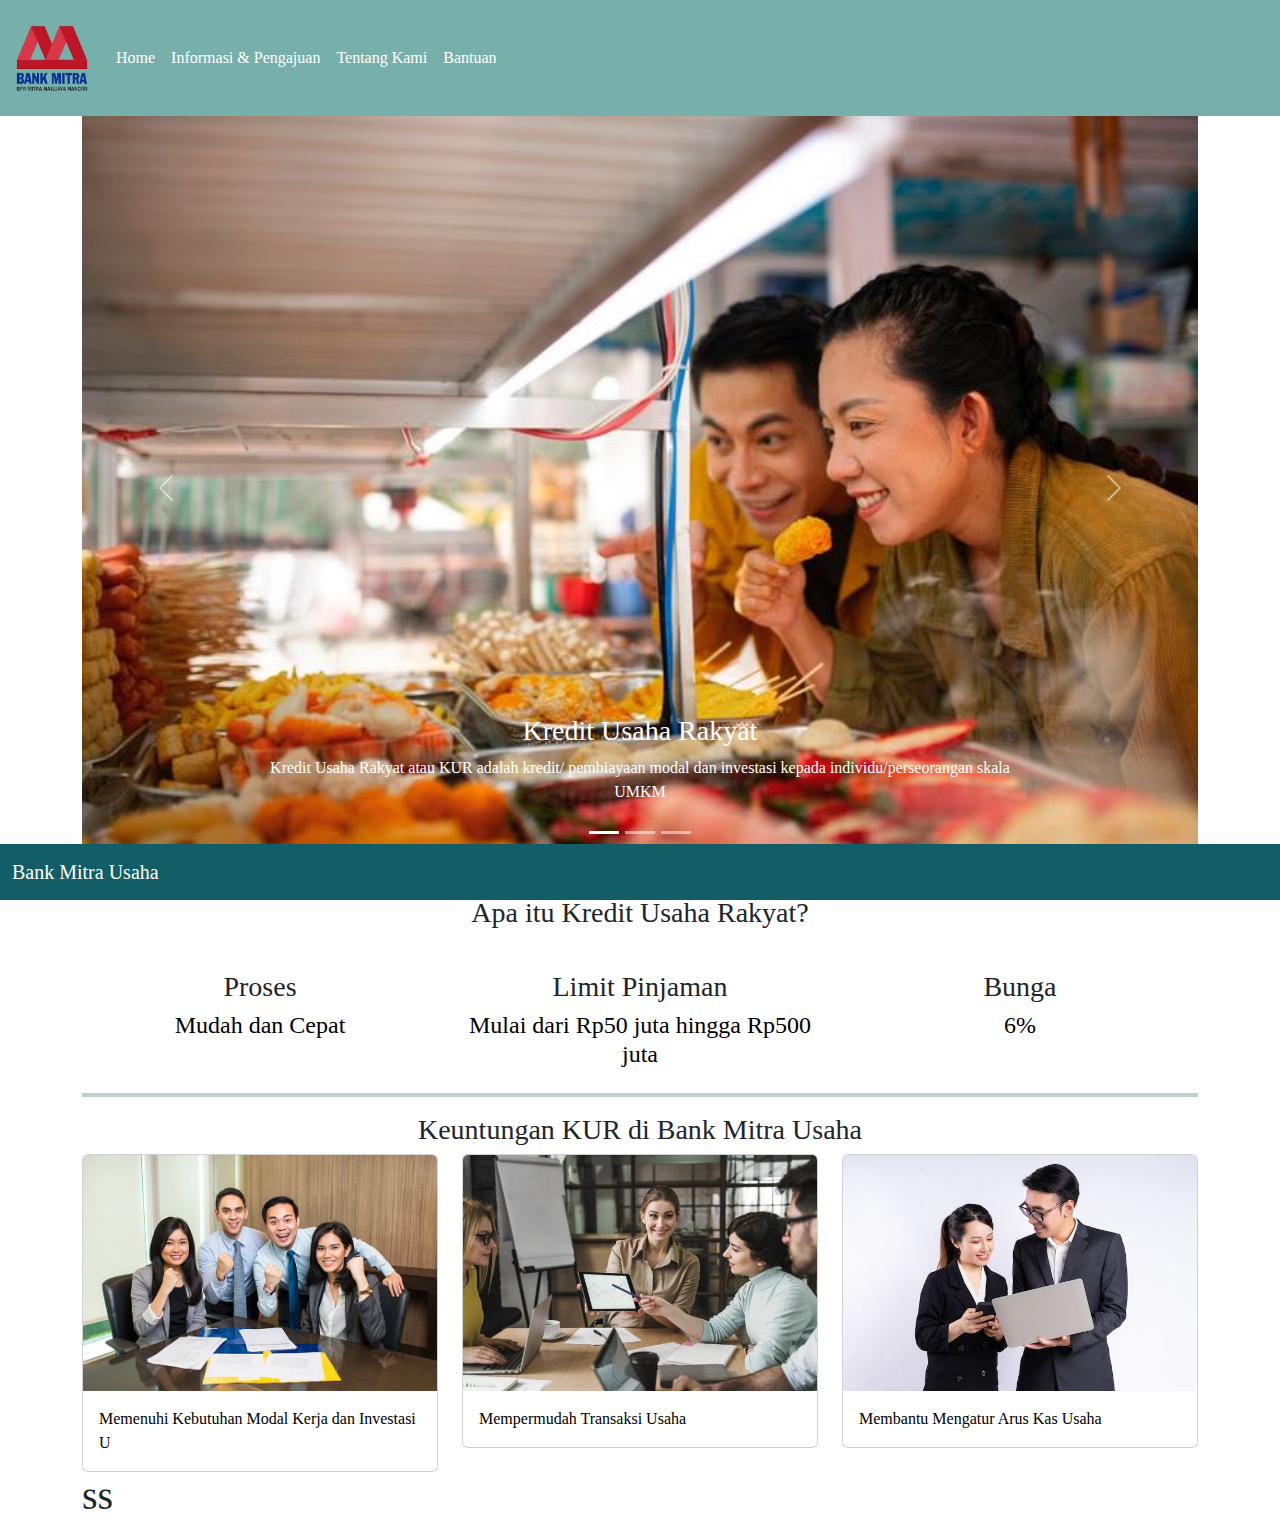
==== index.html @ 77405560 "Update index.html" ====
<!DOCTYPE html>
<html lang="en">
<head>
    <meta charset="UTF-8">
    <meta name="viewport" content="width=device-width, initial-scale=1.0">
    <title>Bank Mitra Usaha</title>
    <link href="https://cdn.jsdelivr.net/npm/bootstrap@5.3.3/dist/css/bootstrap.min.css" rel="stylesheet" 
    integrity="sha384-QWTKZyjpPEjISv5WaRU9OFeRpok6YctnYmDr5pNlyT2bRjXh0JMhjY6hW+ALEwIH" crossorigin="anonymous">
    <link rel="stylesheet" href="css/style.css">
</head>
<body>
    <!--navbar-->
    <nav class="navbar" style="background-color: #77B0AA;">
        <nav class="navbar navbar-expand-lg">
        <div class="container-fluid">
            <a class="navbar-brand" href="#">
                <img src="Images/logo.png" alt="Bootstrap" width="80" height="74">
              </a>
          <button class="navbar-toggler" type="button" data-bs-toggle="collapse" data-bs-target="#navbarNav" aria-controls="navbarNav" aria-expanded="false" aria-label="Toggle navigation">
            <span class="navbar-toggler-icon"></span>
          </button>
          <div class="collapse navbar-collapse" id="navbarNav">
            <ul class="navbar-nav">
              <li class="nav-item">
                <a class="nav-link active" aria-current="page" href="index.html" style="font-family: 'Gill Sans MT'; color: white;">Home</a>
              </li>
              <li class="nav-item">
                <a class="nav-link" href="informasi.html" style="font-family: 'Lucida Sans'; color: white;">Informasi & Pengajuan</a>
              </li>
              <li class="nav-item">
                <a class="nav-link" href="tentang.html" style="font-family: 'Lucida Sans'; color: white;">Tentang Kami</a>
              </li>
              <li class="nav-item">
                <a class="nav-link" href="bantuan.html" style="font-family: 'Lucida Sans'; color: white;">Bantuan</a>
              </li>
            </ul>
          </div>
        </div>
      </nav>
      </nav>
    <div class="container">
      <div id="carouselExampleCaptions" class="carousel slide">
        <div class="carousel-indicators">
          <button type="button" data-bs-target="#carouselExampleCaptions" data-bs-slide-to="0" class="active" aria-current="true" aria-label="Slide 1"></button>
          <button type="button" data-bs-target="#carouselExampleCaptions" data-bs-slide-to="1" aria-label="Slide 2"></button>
          <button type="button" data-bs-target="#carouselExampleCaptions" data-bs-slide-to="2" aria-label="Slide 3"></button>
        </div>
        <div class="carousel-inner">
          <div class="carousel-item active">
            <img src="Images/tempatmakan.jpg" class="d-block w-100" alt="...">
            <div class="carousel-caption d-none d-md-block">
              <h3 id="h5">Kredit Usaha Rakyat</h3>
              <p id="p" >Kredit Usaha Rakyat atau KUR adalah kredit/ pembiayaan modal dan investasi kepada individu/perseorangan skala UMKM</p>
            </div>
          </div>
          <div class="carousel-item">
            <img src="Images/pasar2.jpg" class="d-block w-100" alt="...">
            <div class="carousel-caption d-none d-md-block">
              <h5 id="h5">Membantu Usaha Mikro Indonesia</h5>
              <p id="p">Pertumbuhan ekonomi, meningkatkan kapasitas daya saing usaha Mikro</p>
            </div>
          </div>
          <div class="carousel-item">
            <img src="Images/berjualan.jpg" class="d-block w-100" alt="...">
            <div class="carousel-caption d-none d-md-block">
              <h5 id="h5">Peluang Modal Bisnis</h5>
              <p id="p">Memberikan akses pembiayaan</p>
            </div>
          </div>
        </div>
        <button class="carousel-control-prev" type="button" data-bs-target="#carouselExampleCaptions" data-bs-slide="prev">
          <span class="carousel-control-prev-icon" aria-hidden="true"></span>
          <span class="visually-hidden">Previous</span>
        </button>
        <button class="carousel-control-next" type="button" data-bs-target="#carouselExampleCaptions" data-bs-slide="next">
          <span class="carousel-control-next-icon" aria-hidden="true"></span>
          <span class="visually-hidden">Next</span>
        </button>
      </div>
      <hr style="border: 2px  solid #003C43;">
      <h3 style="text-align: center;">Apa itu Kredit Usaha Rakyat?</h3>
      <h6></h6>
      <div class="row">
        <div class="col-lg-4 col-sm-12">
            <img src="images/back-in-time (3).png" alt="" class="w-75 p-3"> <h3 style="text-align: center;">Proses</h3>
            <h4 id="h4" style="text-align: center;">Mudah dan Cepat</h4>
        </div>
        <div class="col-lg-4 col-sm-12">
            <img src="images/credit-card (2).png" alt="" class="w-75 p-3"> <h3 style="text-align: center;">Limit Pinjaman</h3>
            <h4 id="h4" style="text-align: center;">Mulai dari Rp50 juta hingga Rp500 juta</h4>
        </div>
        <div class="col-lg-4 col-sm-12">
            <img src="images/profit.png" alt="" class="w-75 p-3"> <h3 style="text-align: center;">Bunga</h3>
            <h4 id="h4" style="text-align: center;">6%</h4>
        </div>
    </div>
    <hr style="border: 2px  solid #003C43;">
    <h3 style="text-align: center;">Keuntungan KUR di Bank Mitra Usaha</h3>
    <div class="row">
      <div class="col-lg-4 col-md-6 col-sm-12">
          <div class="card">
              <img src="Images/karyawanBank.jpg" class="card-img-top" alt="...">
              <div class="card-body">
                  <p class="card-text">Memenuhi Kebutuhan Modal Kerja dan Investasi U</p>
              </div>
          </div>
      </div>
  
      <div class="col-lg-4 col-md-6 col-sm-12">
          <div class="card">
              <img src="Images/berdiskusi.jpg" class="card-img-top" alt="...">
              <div class="card-body">
                  <p class="card-text">Mempermudah Transaksi Usaha</p>
              </div>
          </div>
      </div>
  
      <div class="col-lg-4 col-md-6 col-sm-12">
          <div class="card">
              <img src="Images/2orang.jpg" class="card-img-top" alt="...">
              <div class="card-body">
                  <p class="card-text">Membantu Mengatur Arus Kas Usaha</p>
              </div>
          </div>
      </div>
      <h1>ss</h1>
    </div>
    

<nav class="navbar fixed-bottom navbar-custom">
  <div class="container-fluid">
     <a class="navbar-brand" href="#" style="font-family: 'Gill Sans MT'; color: white;">Bank Mitra Usaha</a>
  </div>
</nav>   
  
     
    <script src="https://cdn.jsdelivr.net/npm/bootstrap@5.3.3/dist/js/bootstrap.bundle.min.js" integrity="sha384-YvpcrYf0tY3lHB60NNkmXc5s9fDVZLESaAA55NDzOxhy9GkcIdslK1eN7N6jIeHz" crossorigin="anonymous"></script>
</body>
</html>
---- css/style.css ----
body{
    background-color: white;
    font-family: 'Franklin Gothic Medium';
}
#h3, h4{
    color: black;
    font-family: 'Trebuchet MS';
}
#h5{
    color: white;
    font-family: Tahoma;
}
p{
    color: black;
    font-family: Tahoma;
}
#p{
    color: white;
    font-family: Tahoma;
    text-align: center;
}
h6{
    color: black;
    font-family: 'Trebuchet MS';
}

.navbar-custom{
    background-color: #135D66 ;
}
/*form*/
input[type="text"], input[type="date"], textarea, select {
    width: 100%;
    border-radius: 10px; /*sudut border*/
    padding: 5px; /* sisi dalam border*/
    border: 2px solid #133E87; /* solid, dashed, dotted*/
    /*margin: 20 px; sisi luar border*/
}

button{
    border-radius: 10px;
    border: 1px solid white;
    background-color: #133E87;
    color: white;
    padding: 5px;
    width: 100%;
    
}
li{
    font-family: 'Trebuchet MS';
}

.rounded{
    border-radius: 20px;
}
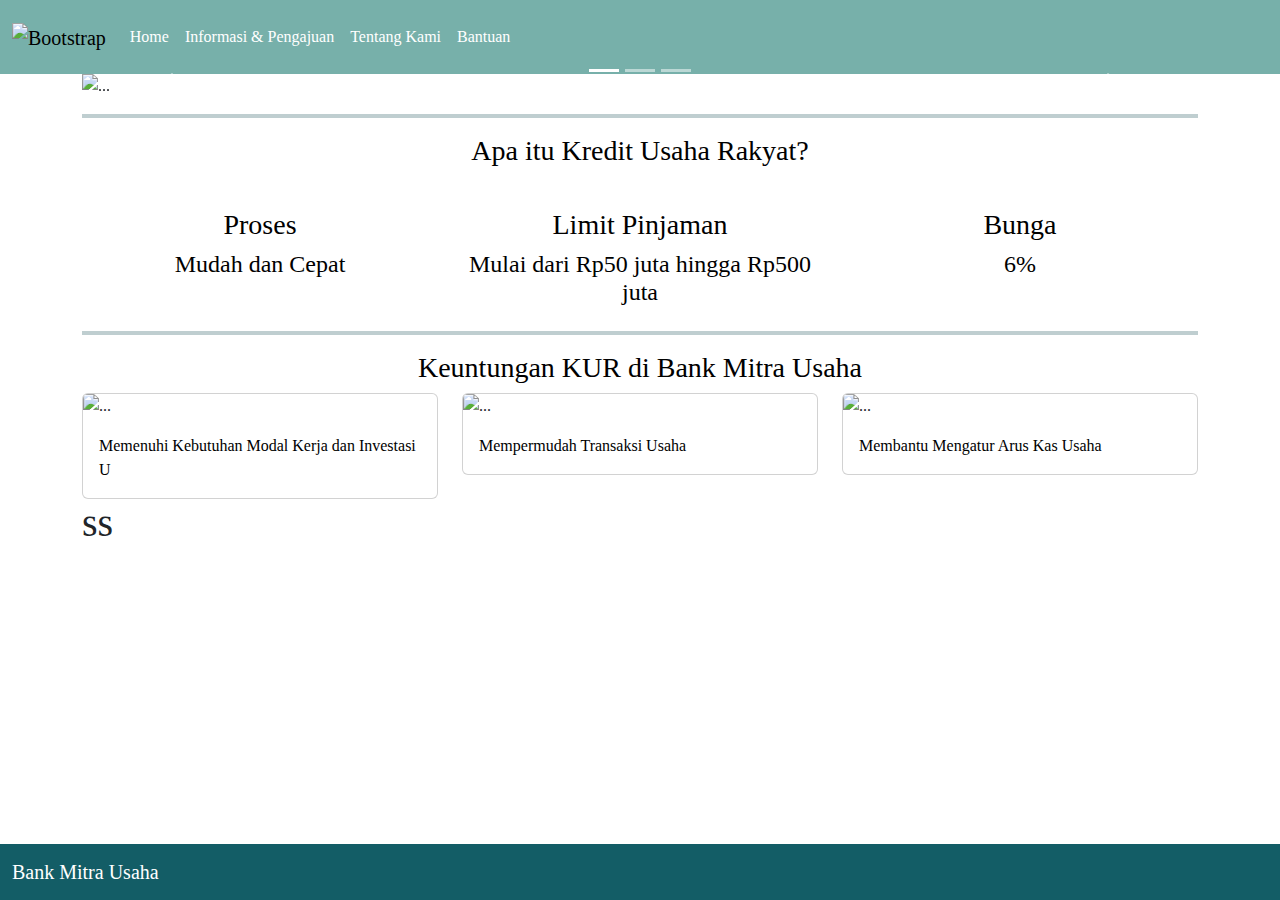
==== commit c4018ecd: "Mengubah Nama File" ====
--- a/index.html
+++ b/index.html
@@ -14,7 +14,7 @@
         <nav class="navbar navbar-expand-lg">
         <div class="container-fluid">
             <a class="navbar-brand" href="#">
-                <img src="Images/logo.png" alt="Bootstrap" width="80" height="74">
+                <img src="images/logo.png" alt="Bootstrap" width="80" height="74">
               </a>
           <button class="navbar-toggler" type="button" data-bs-toggle="collapse" data-bs-target="#navbarNav" aria-controls="navbarNav" aria-expanded="false" aria-label="Toggle navigation">
             <span class="navbar-toggler-icon"></span>
@@ -47,21 +47,21 @@
         </div>
         <div class="carousel-inner">
           <div class="carousel-item active">
-            <img src="Images/tempatmakan.jpg" class="d-block w-100" alt="...">
+            <img src="images/tempatmakan.jpg" class="d-block w-100" alt="...">
             <div class="carousel-caption d-none d-md-block">
               <h3 id="h5">Kredit Usaha Rakyat</h3>
               <p id="p" >Kredit Usaha Rakyat atau KUR adalah kredit/ pembiayaan modal dan investasi kepada individu/perseorangan skala UMKM</p>
             </div>
           </div>
           <div class="carousel-item">
-            <img src="Images/pasar2.jpg" class="d-block w-100" alt="...">
+            <img src="images/pasar2.jpg" class="d-block w-100" alt="...">
             <div class="carousel-caption d-none d-md-block">
               <h5 id="h5">Membantu Usaha Mikro Indonesia</h5>
               <p id="p">Pertumbuhan ekonomi, meningkatkan kapasitas daya saing usaha Mikro</p>
             </div>
           </div>
           <div class="carousel-item">
-            <img src="Images/berjualan.jpg" class="d-block w-100" alt="...">
+            <img src="images/berjualan.jpg" class="d-block w-100" alt="...">
             <div class="carousel-caption d-none d-md-block">
               <h5 id="h5">Peluang Modal Bisnis</h5>
               <p id="p">Memberikan akses pembiayaan</p>
@@ -99,7 +99,7 @@
     <div class="row">
       <div class="col-lg-4 col-md-6 col-sm-12">
           <div class="card">
-              <img src="Images/karyawanBank.jpg" class="card-img-top" alt="...">
+              <img src="images/karyawanBank.jpg" class="card-img-top" alt="...">
               <div class="card-body">
                   <p class="card-text">Memenuhi Kebutuhan Modal Kerja dan Investasi U</p>
               </div>
@@ -108,7 +108,7 @@
   
       <div class="col-lg-4 col-md-6 col-sm-12">
           <div class="card">
-              <img src="Images/berdiskusi.jpg" class="card-img-top" alt="...">
+              <img src="images/berdiskusi.jpg" class="card-img-top" alt="...">
               <div class="card-body">
                   <p class="card-text">Mempermudah Transaksi Usaha</p>
               </div>
@@ -117,7 +117,7 @@
   
       <div class="col-lg-4 col-md-6 col-sm-12">
           <div class="card">
-              <img src="Images/2orang.jpg" class="card-img-top" alt="...">
+              <img src="images/2orang.jpg" class="card-img-top" alt="...">
               <div class="card-body">
                   <p class="card-text">Membantu Mengatur Arus Kas Usaha</p>
               </div>
--- a/css/style.css
+++ b/css/style.css
@@ -23,12 +23,20 @@
     color: black;
     font-family: 'Trebuchet MS';
 }
+h3{
+    color: black;
+    font-family: 'Franklin Gothic Medium';
+}
+h5{
+    color: black;
+    font-family: 'Trebuchet MS';
+}
 
 .navbar-custom{
     background-color: #135D66 ;
 }
 /*form*/
-input[type="text"], input[type="date"], textarea, select {
+input[type="text"], input[type="date"],input[type="email"], textarea, select {
     width: 100%;
     border-radius: 10px; /*sudut border*/
     padding: 5px; /* sisi dalam border*/
@@ -51,4 +59,14 @@
 
 .rounded{
     border-radius: 20px;
+}
+
+a{
+    text-decoration: none;
+    color: white;
+}
+
+a:hover{
+    color: #77B0AA;
+    text-decoration: underline;
 }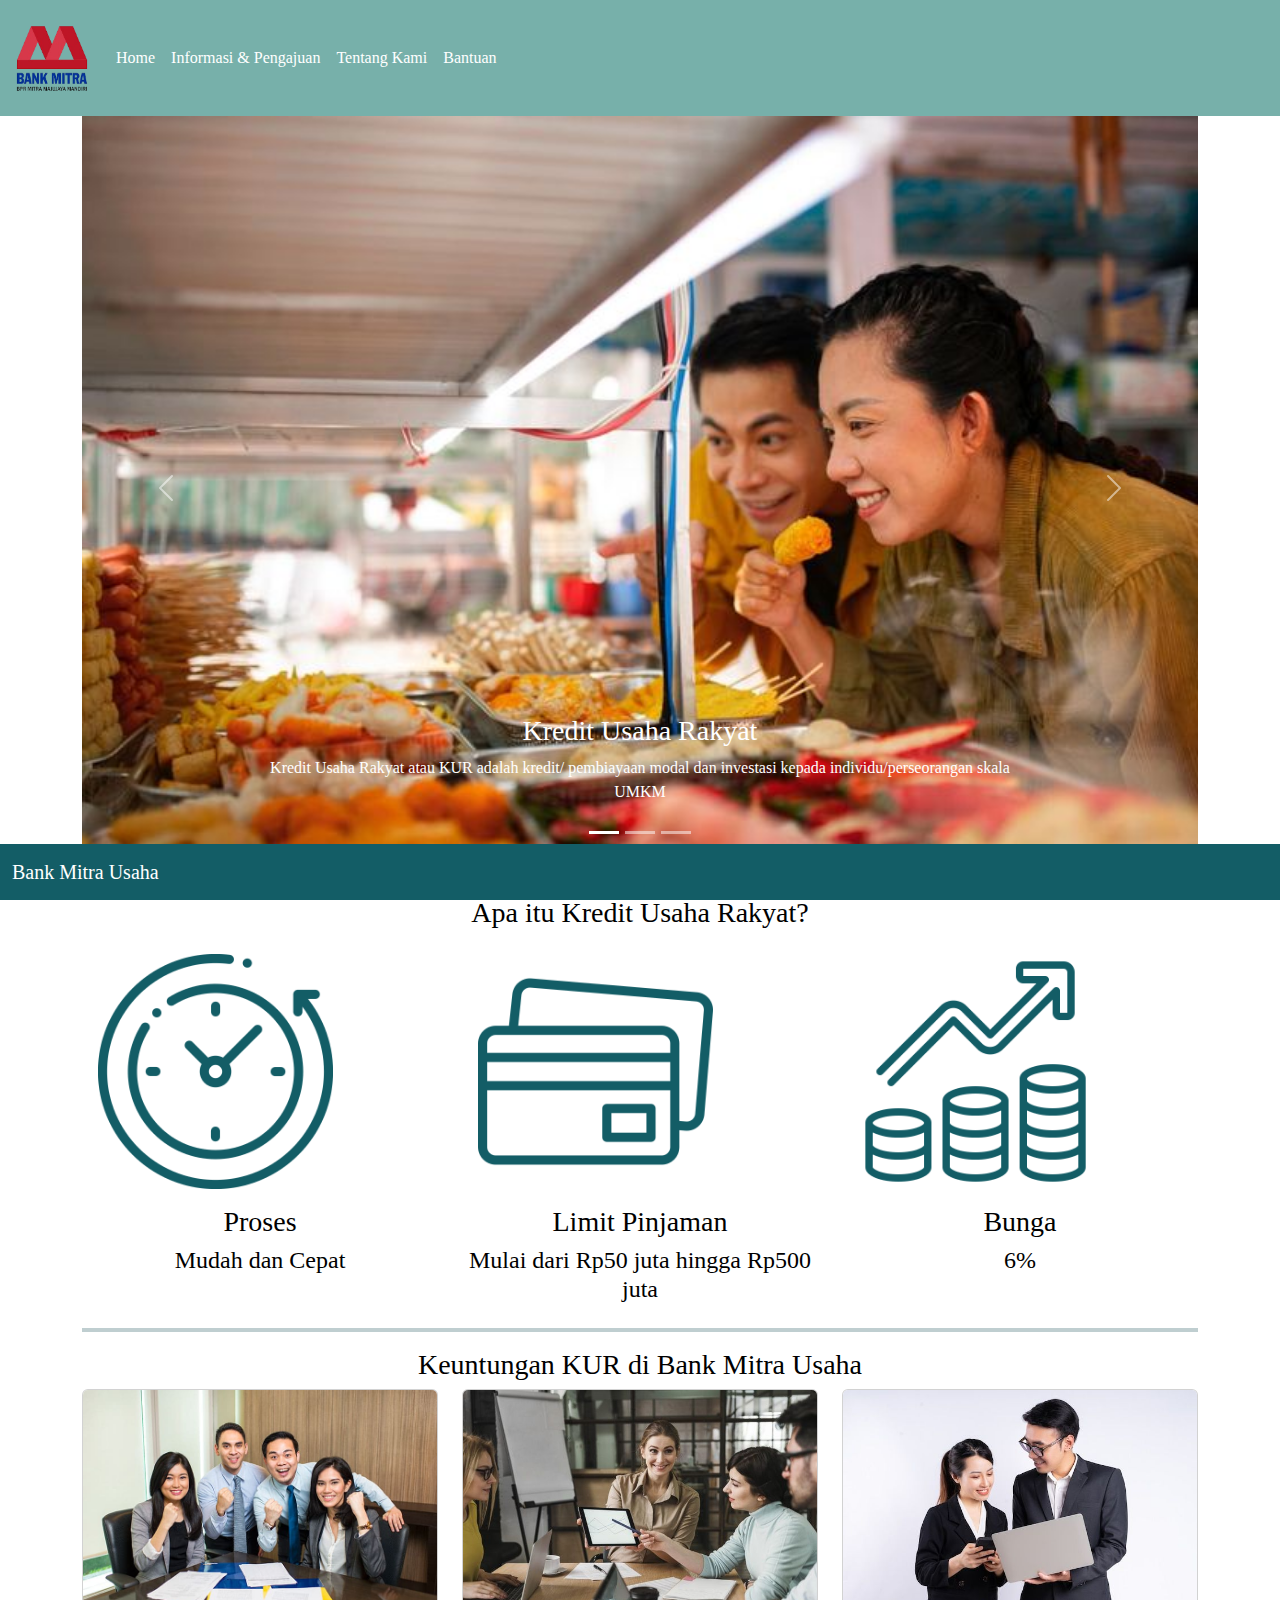
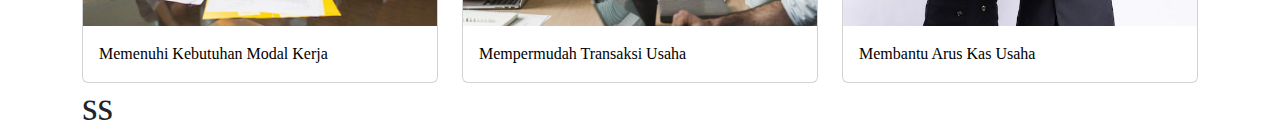
==== commit d18e251c: "Update index.html" ====
--- a/index.html
+++ b/index.html
@@ -101,7 +101,7 @@
           <div class="card">
               <img src="images/karyawanBank.jpg" class="card-img-top" alt="...">
               <div class="card-body">
-                  <p class="card-text">Memenuhi Kebutuhan Modal Kerja dan Investasi U</p>
+                  <p class="card-text">Memenuhi Kebutuhan Modal Kerja</p>
               </div>
           </div>
       </div>
@@ -119,13 +119,14 @@
           <div class="card">
               <img src="images/2orang.jpg" class="card-img-top" alt="...">
               <div class="card-body">
-                  <p class="card-text">Membantu Mengatur Arus Kas Usaha</p>
+                  <p class="card-text">Membantu Arus Kas Usaha</p>
               </div>
           </div>
       </div>
       <h1>ss</h1>
     </div>
     
+
 
 <nav class="navbar fixed-bottom navbar-custom">
   <div class="container-fluid">
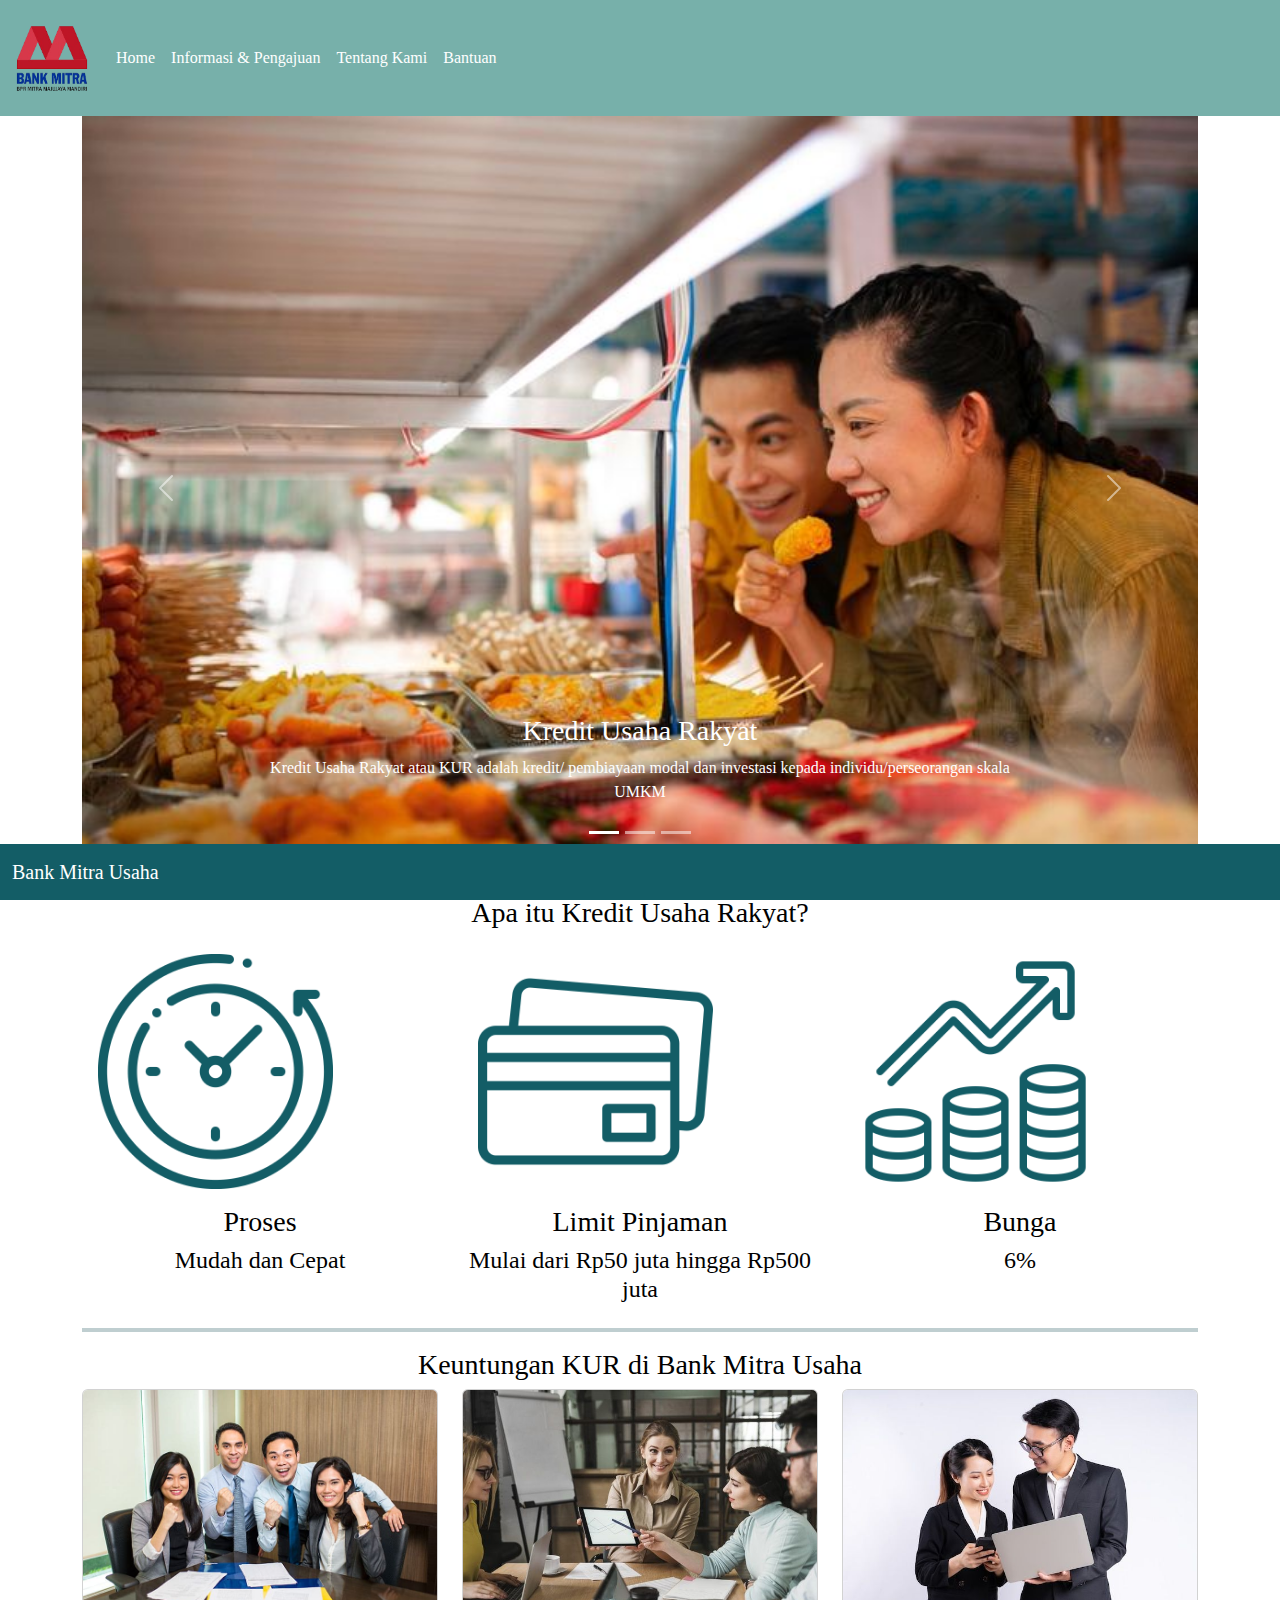
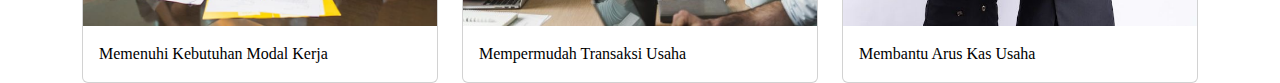
==== commit 0f5c3af0: "Update index.html" ====
--- a/index.html
+++ b/index.html
@@ -123,7 +123,7 @@
               </div>
           </div>
       </div>
-      <h1>ss</h1>
+    
     </div>
     
 
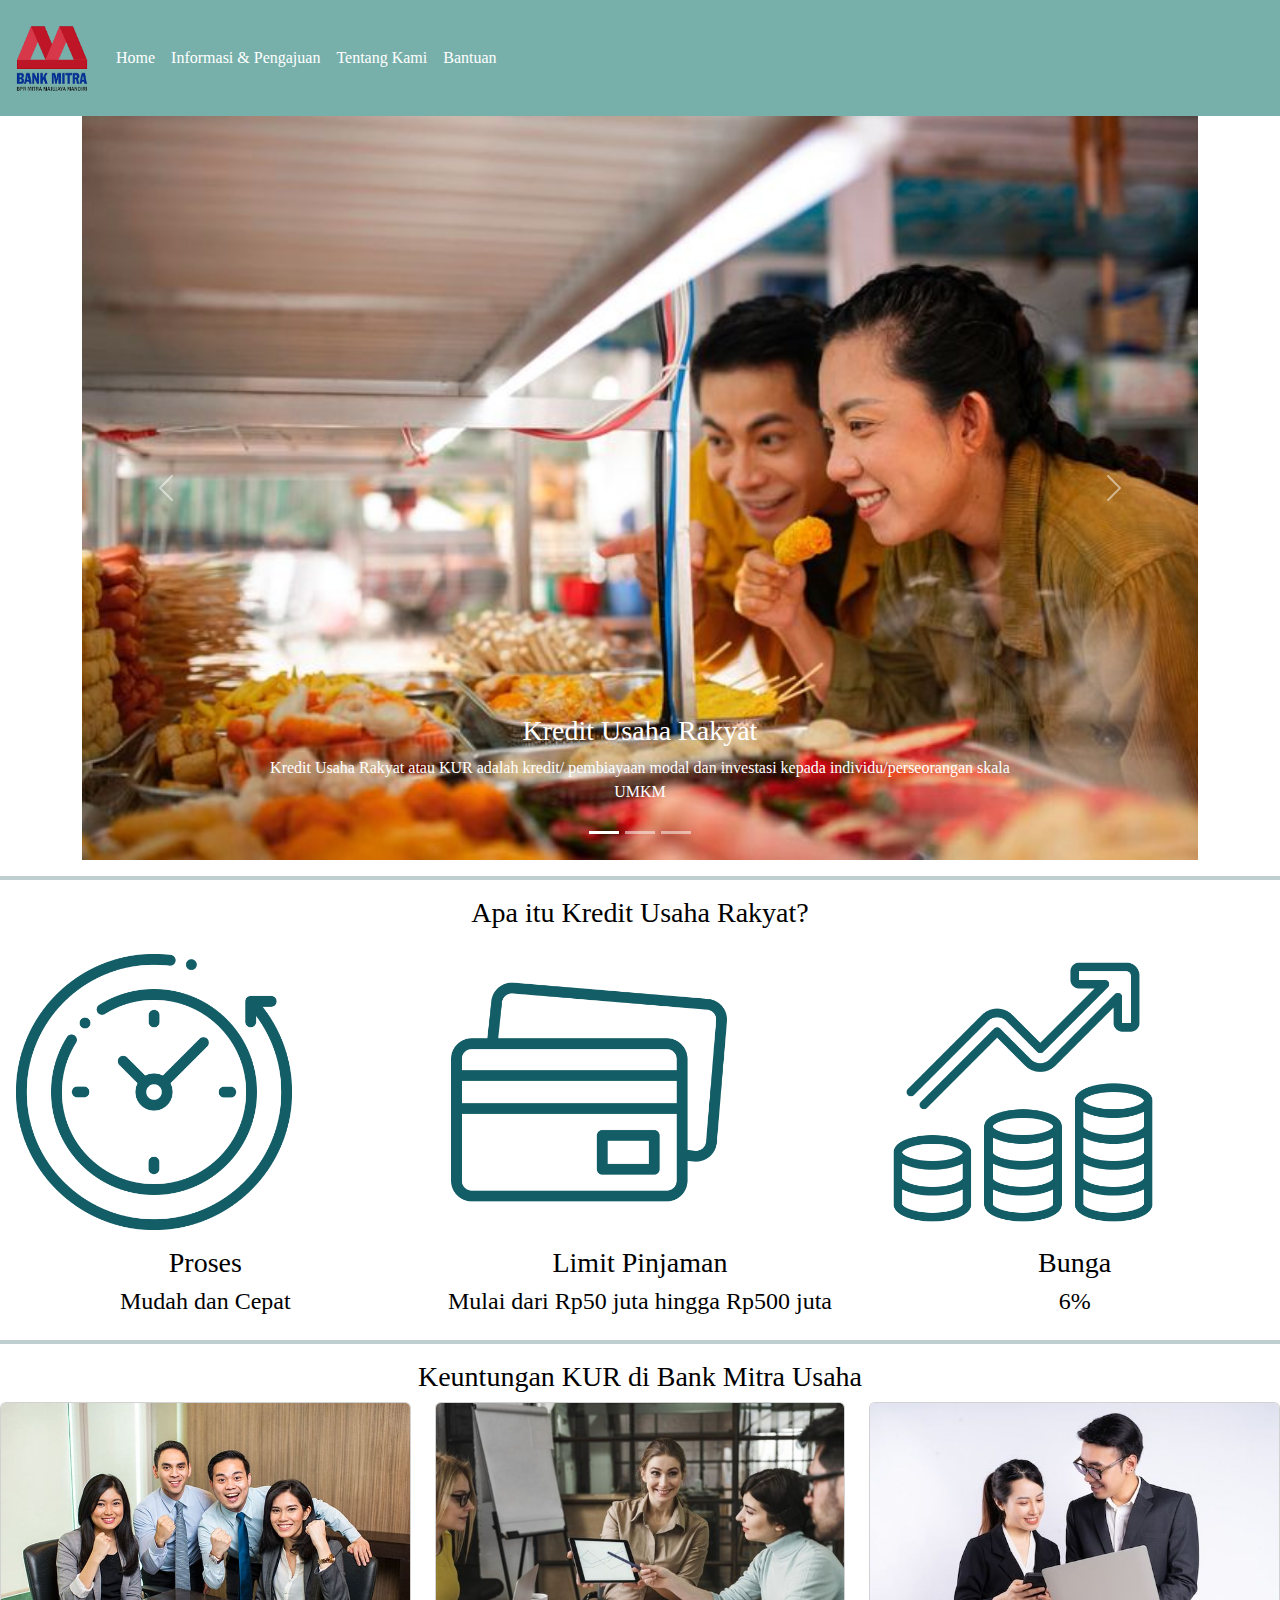
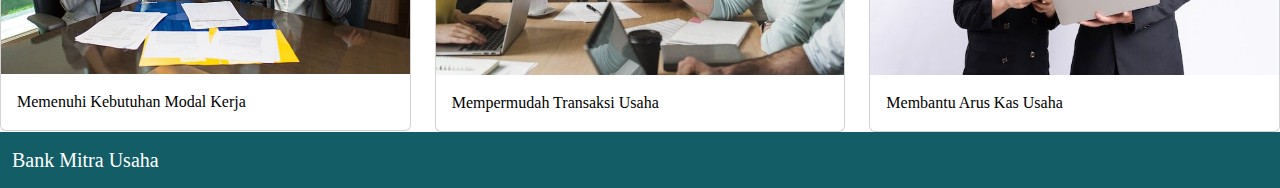
==== commit 9b2fc10e: "Update index.html" ====
--- a/index.html
+++ b/index.html
@@ -77,6 +77,7 @@
           <span class="visually-hidden">Next</span>
         </button>
       </div>
+    </div>
       <hr style="border: 2px  solid #003C43;">
       <h3 style="text-align: center;">Apa itu Kredit Usaha Rakyat?</h3>
       <h6></h6>
@@ -123,18 +124,12 @@
               </div>
           </div>
       </div>
-    
     </div>
-    
-
-
-<nav class="navbar fixed-bottom navbar-custom">
-  <div class="container-fluid">
-     <a class="navbar-brand" href="#" style="font-family: 'Gill Sans MT'; color: white;">Bank Mitra Usaha</a>
-  </div>
-</nav>   
-  
-     
+    <nav class="navbar fpadding-bottom navbar-custom">
+      <div class="container-fluid">
+         <a class="navbar-brand" href="#" style="font-family: 'Gill Sans MT'; color: white;">Bank Mitra Usaha</a>
+      </div>
+    </nav> 
     <script src="https://cdn.jsdelivr.net/npm/bootstrap@5.3.3/dist/js/bootstrap.bundle.min.js" integrity="sha384-YvpcrYf0tY3lHB60NNkmXc5s9fDVZLESaAA55NDzOxhy9GkcIdslK1eN7N6jIeHz" crossorigin="anonymous"></script>
 </body>
 </html>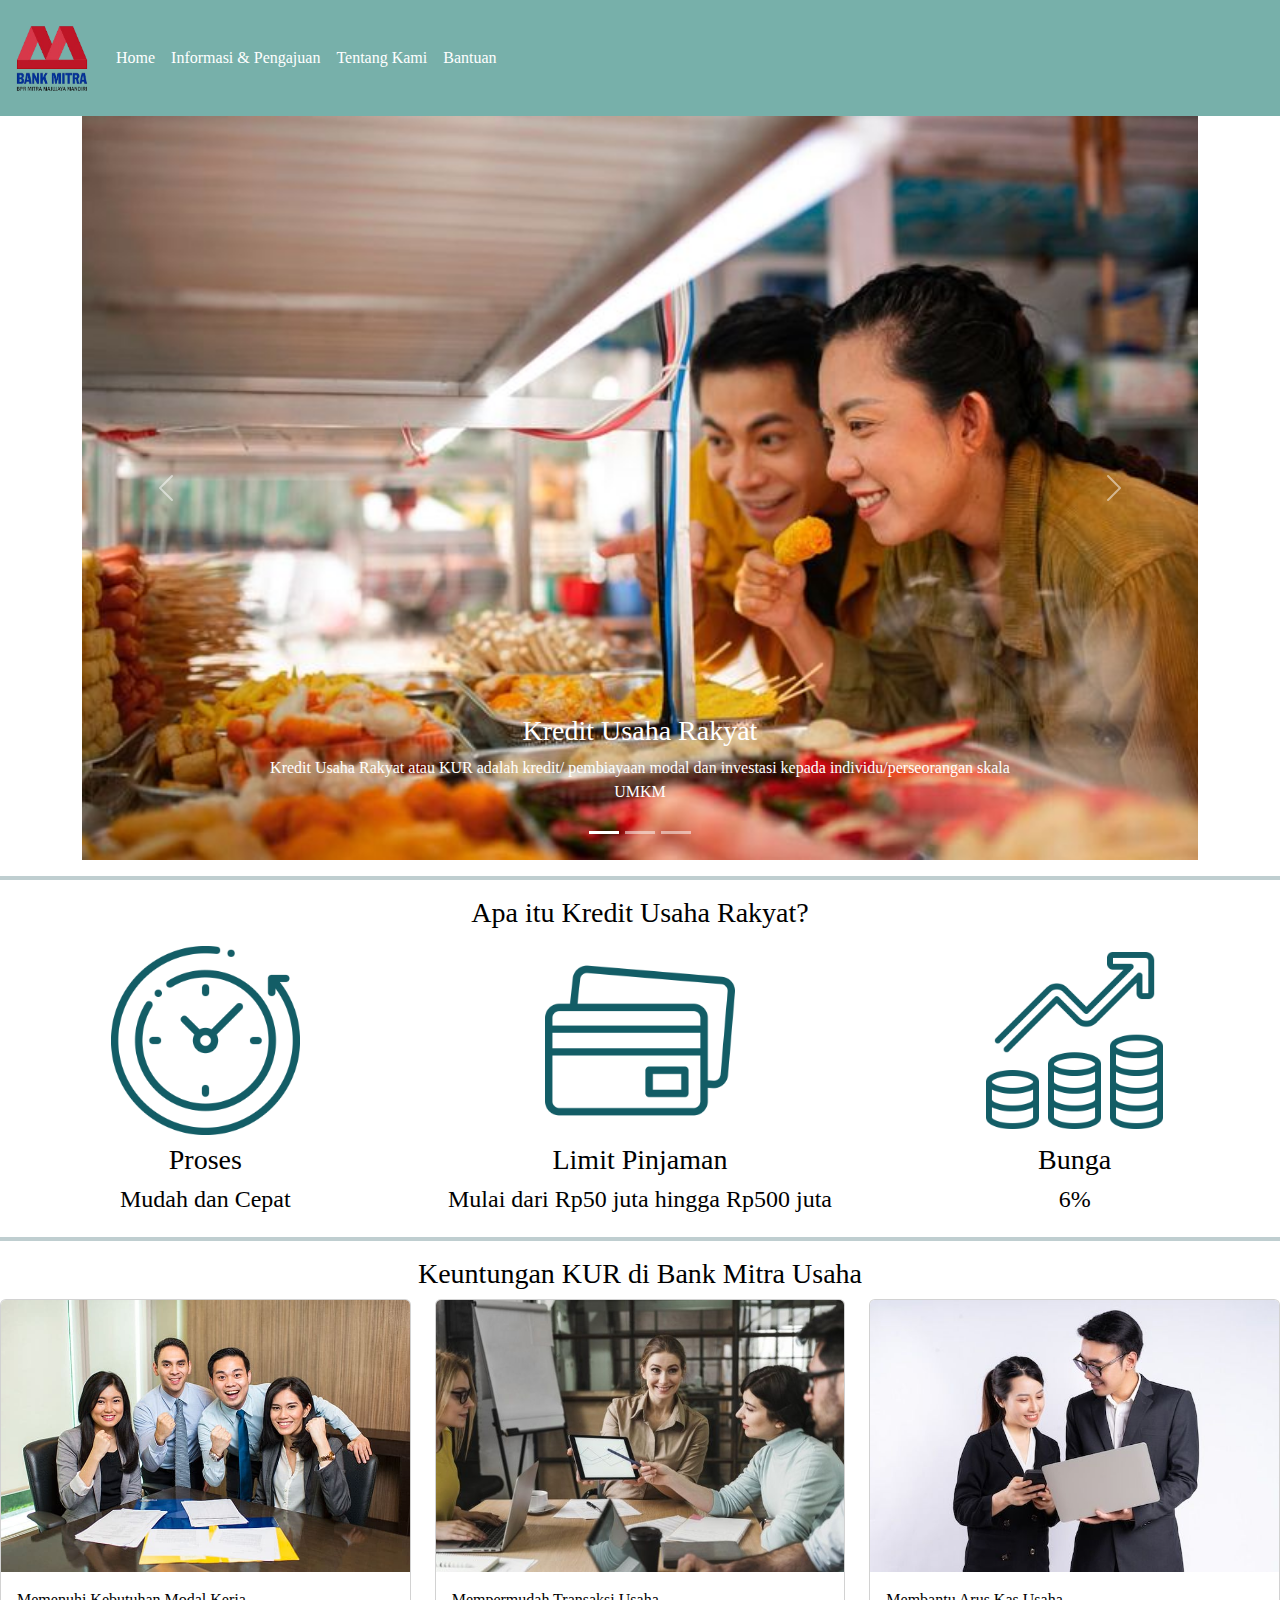
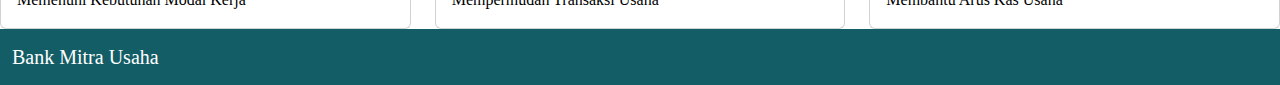
==== commit 7a41dc75: "update border" ====
--- a/index.html
+++ b/index.html
@@ -22,7 +22,7 @@
           <div class="collapse navbar-collapse" id="navbarNav">
             <ul class="navbar-nav">
               <li class="nav-item">
-                <a class="nav-link active" aria-current="page" href="index.html" style="font-family: 'Gill Sans MT'; color: white;">Home</a>
+                <a class="nav-link active" aria-current="page" href="index.html" style="font-family: 'Lucida Sans'; color: white;">Home</a>
               </li>
               <li class="nav-item">
                 <a class="nav-link" href="informasi.html" style="font-family: 'Lucida Sans'; color: white;">Informasi & Pengajuan</a>
@@ -82,16 +82,16 @@
       <h3 style="text-align: center;">Apa itu Kredit Usaha Rakyat?</h3>
       <h6></h6>
       <div class="row">
-        <div class="col-lg-4 col-sm-12">
-            <img src="images/back-in-time (3).png" alt="" class="w-75 p-3"> <h3 style="text-align: center;">Proses</h3>
+        <div class="col-lg-4 col-sm-12 d-flex flex-column align-items-center">
+            <img src="images/back-in-time (3).png" alt="" class="w-50 p-2"> <h3 style="text-align: center;">Proses</h3>
             <h4 id="h4" style="text-align: center;">Mudah dan Cepat</h4>
         </div>
-        <div class="col-lg-4 col-sm-12">
-            <img src="images/credit-card (2).png" alt="" class="w-75 p-3"> <h3 style="text-align: center;">Limit Pinjaman</h3>
+        <div class="col-lg-4 col-sm-12 d-flex flex-column align-items-center">
+            <img src="images/credit-card (2).png" alt="" class="w-50 p-2"> <h3 style="text-align: center;">Limit Pinjaman</h3>
             <h4 id="h4" style="text-align: center;">Mulai dari Rp50 juta hingga Rp500 juta</h4>
         </div>
-        <div class="col-lg-4 col-sm-12">
-            <img src="images/profit.png" alt="" class="w-75 p-3"> <h3 style="text-align: center;">Bunga</h3>
+        <div class="col-lg-4 col-sm-12 d-flex flex-column align-items-center">
+            <img src="images/profit.png" alt="" class="w-50 p-2"> <h3 style="text-align: center;">Bunga</h3>
             <h4 id="h4" style="text-align: center;">6%</h4>
         </div>
     </div>
--- a/css/style.css
+++ b/css/style.css
@@ -35,19 +35,22 @@
 .navbar-custom{
     background-color: #135D66 ;
 }
+.table-custom{
+    background-color: #003C43;
+}
 /*form*/
 input[type="text"], input[type="date"],input[type="email"], textarea, select {
     width: 100%;
     border-radius: 10px; /*sudut border*/
     padding: 5px; /* sisi dalam border*/
-    border: 2px solid #133E87; /* solid, dashed, dotted*/
+    border: 1px solid #003C43; /* solid, dashed, dotted*/
     /*margin: 20 px; sisi luar border*/
 }
 
 button{
     border-radius: 10px;
     border: 1px solid white;
-    background-color: #133E87;
+    background-color: #003C43;
     color: white;
     padding: 5px;
     width: 100%;
